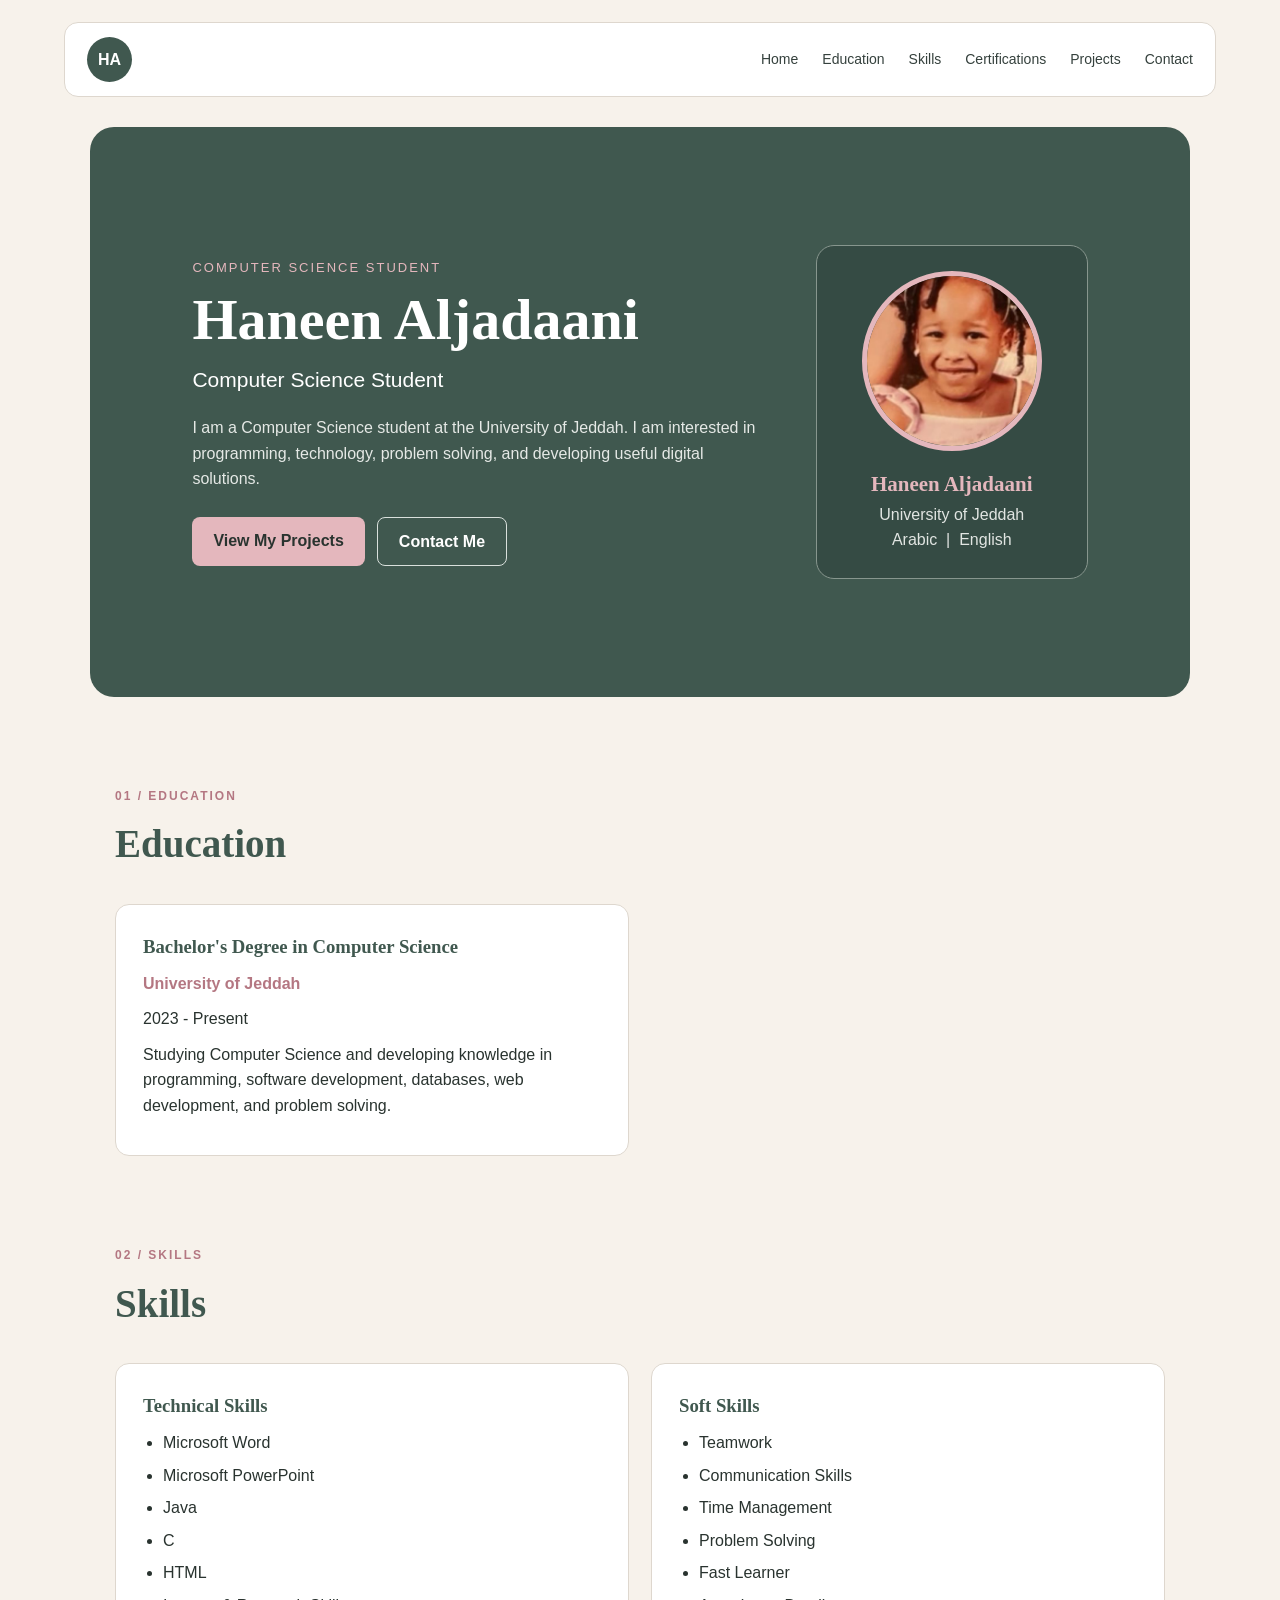
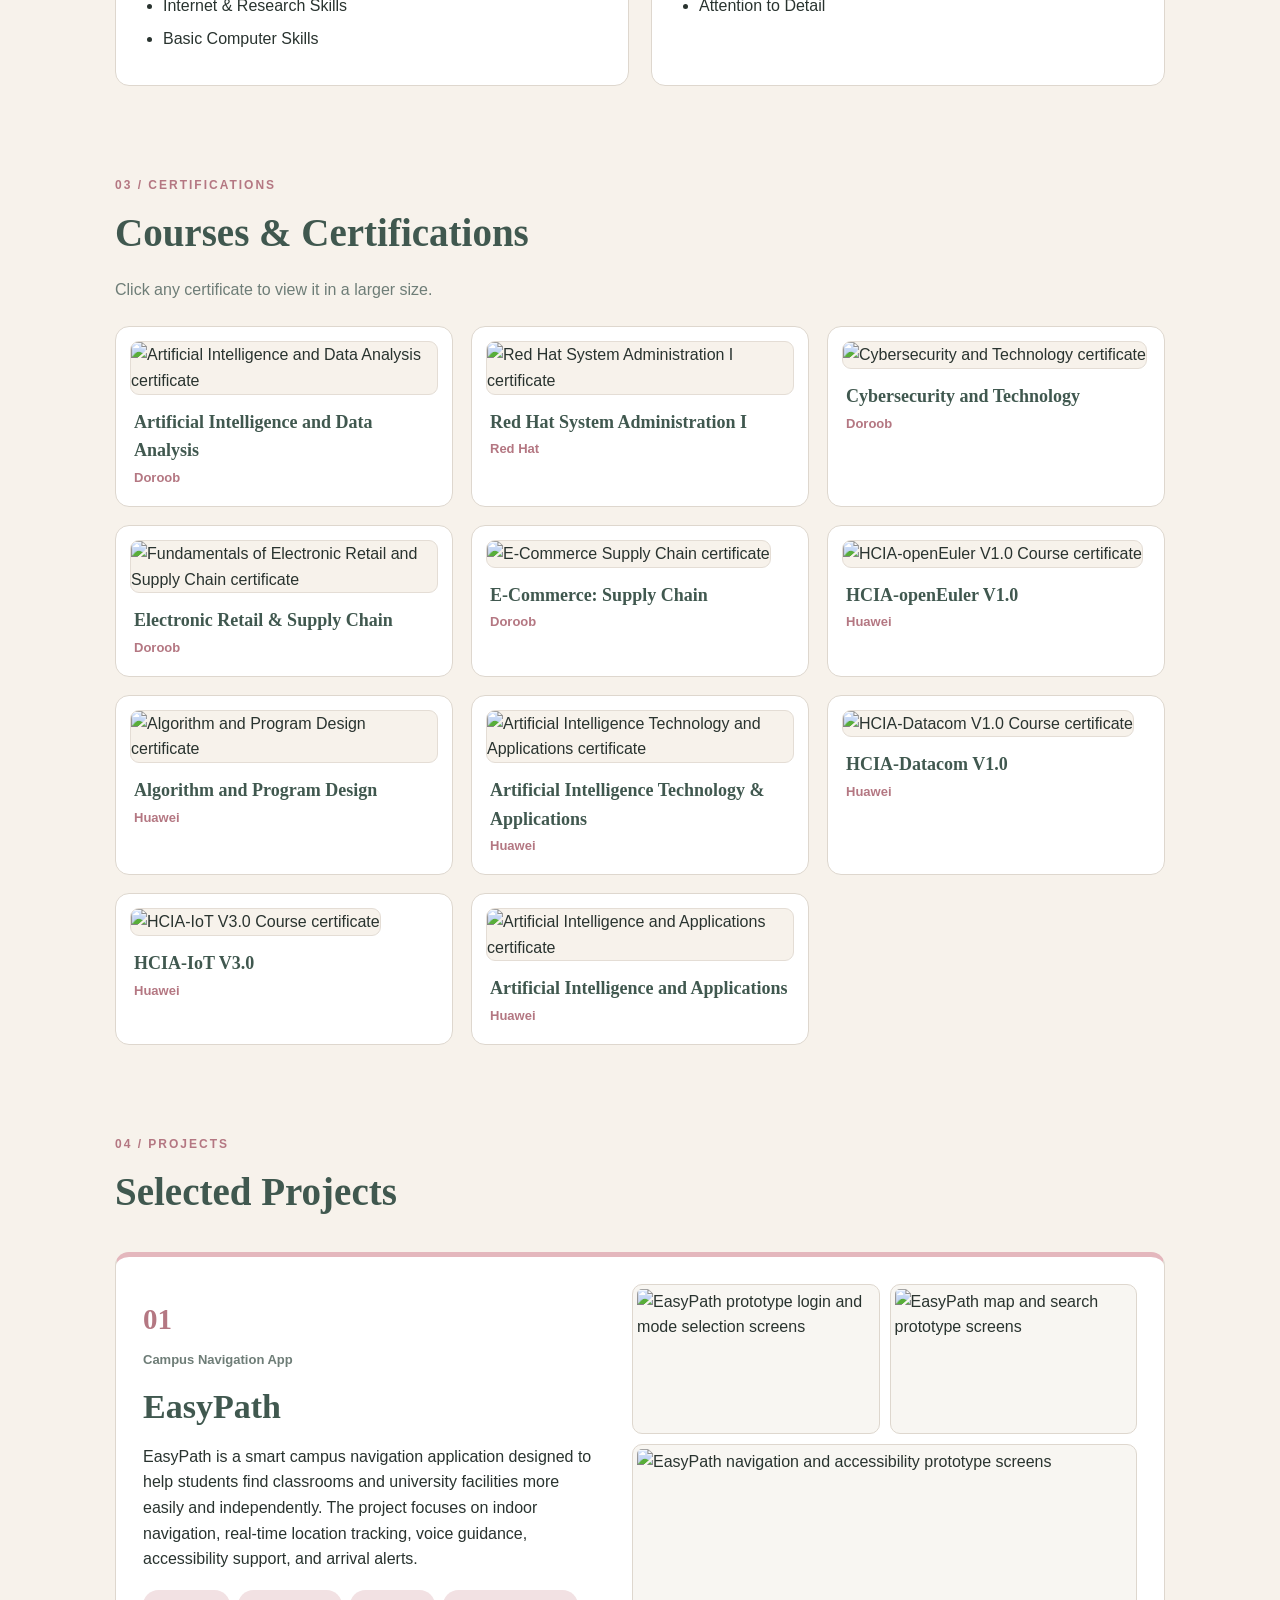
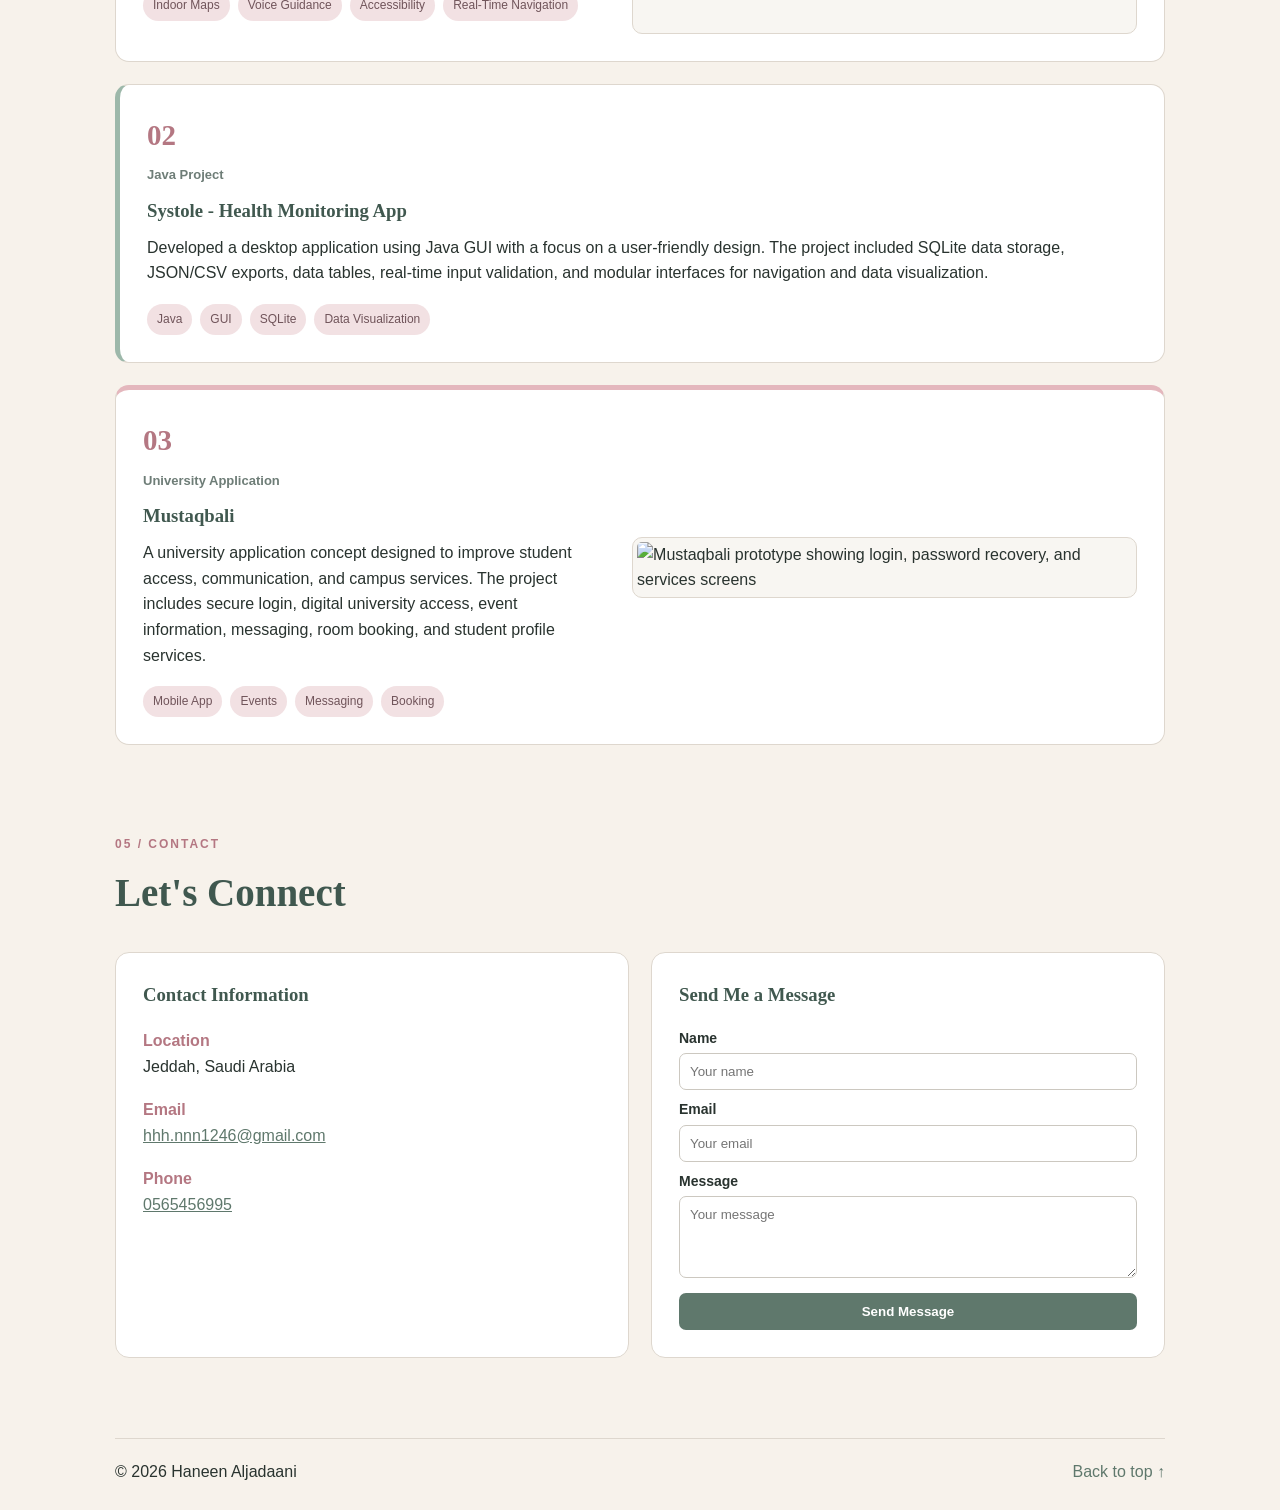
==== index.html @ a05fcb4b "Add files via upload" ====
<!DOCTYPE html>
<html lang="en">
<head>
    <meta charset="UTF-8">
    <meta name="viewport" content="width=device-width, initial-scale=1.0">
    <title>Haneen Aljadaani - Resume</title>
    <link rel="stylesheet" href="cssweb.css">
</head>
<body>

<header>
    <a class="logo" href="#home" aria-label="Haneen Aljadaani home">HA</a>

    <nav aria-label="Main navigation">
        <a href="#home">Home</a>
        <a href="#education">Education</a>
        <a href="#skills">Skills</a>
        <a href="#certifications">Certifications</a>
        <a href="#projects">Projects</a>
        <a href="#contact">Contact</a>
    </nav>
</header>

<main>
    <section id="home" class="home">
        <div class="home-text">
            <p class="small-title">COMPUTER SCIENCE STUDENT</p>
            <h1>Haneen <span>Aljadaani</span></h1>
            <h2>Computer Science Student</h2>
            <p class="intro">
                I am a Computer Science student at the University of Jeddah. I am interested
                in programming, technology, problem solving, and developing useful digital solutions.
            </p>
            <div class="home-buttons">
                <a class="button" href="#projects">View My Projects</a>
                <a class="button button-light" href="#contact">Contact Me</a>
            </div>
        </div>

        <div class="profile">
            <div class="photo-frame">
                <img src="haneen.png" alt="Haneen Aljadaani profile photo">
            </div>
            <h3>Haneen Aljadaani</h3>
            <p>University of Jeddah</p>
            <p>Arabic &nbsp;|&nbsp; English</p>
        </div>
    </section>

    <section id="education" class="section">
        <p class="section-label">01 / EDUCATION</p>
        <h2 class="section-title">Education</h2>

        <div class="two-columns">
            <article class="card">
                <h3>Bachelor's Degree in Computer Science</h3>
                <p class="highlight">University of Jeddah</p>
                <p>2023 - Present</p>
                <p>
                    Studying Computer Science and developing knowledge in programming,
                    software development, databases, web development, and problem solving.
                </p>
            </article>

        </div>
    </section>

    <section id="skills" class="section">
        <p class="section-label">02 / SKILLS</p>
        <h2 class="section-title">Skills</h2>

        <div class="two-columns">
            <article class="card skill-card">
                <h3>Technical Skills</h3>
                <ul>
                    <li>Microsoft Word</li>
                    <li>Microsoft PowerPoint</li>
                    <li>Java</li>
                    <li>C</li>
                    <li>HTML</li>
                    <li>Internet & Research Skills</li>
                    <li>Basic Computer Skills</li>
                </ul>
            </article>

            <article class="card skill-card">
                <h3>Soft Skills</h3>
                <ul>
                    <li>Teamwork</li>
                    <li>Communication Skills</li>
                    <li>Time Management</li>
                    <li>Problem Solving</li>
                    <li>Fast Learner</li>
                    <li>Attention to Detail</li>
                </ul>
            </article>
        </div>
    </section>

    <section id="certifications" class="section">
        <p class="section-label">03 / CERTIFICATIONS</p>
        <h2 class="section-title">Courses & Certifications</h2>
        <p class="section-note">Click any certificate to view it in a larger size.</p>

        <div class="cert-grid">
            <a class="certificate-card" href="images/certificates/doroob-1.jpg" target="_blank">
                <img src="images/certificates/doroob-1.jpg" alt="Artificial Intelligence and Data Analysis certificate">
                <h3>Artificial Intelligence and Data Analysis</h3>
                <p>Doroob</p>
            </a>

            <a class="certificate-card" href="images/certificates/doroob-2.jpg" target="_blank">
                <img src="images/certificates/doroob-2.jpg" alt="Red Hat System Administration I certificate">
                <h3>Red Hat System Administration I</h3>
                <p>Red Hat</p>
            </a>

            <a class="certificate-card" href="images/certificates/doroob-3.jpg" target="_blank">
                <img src="images/certificates/doroob-3.jpg" alt="Cybersecurity and Technology certificate">
                <h3>Cybersecurity and Technology</h3>
                <p>Doroob</p>
            </a>

            <a class="certificate-card" href="images/certificates/doroob-4.jpg" target="_blank">
                <img src="images/certificates/doroob-4.jpg" alt="Fundamentals of Electronic Retail and Supply Chain certificate">
                <h3>Electronic Retail & Supply Chain</h3>
                <p>Doroob</p>
            </a>

            <a class="certificate-card" href="images/certificates/doroob-5.jpg" target="_blank">
                <img src="images/certificates/doroob-5.jpg" alt="E-Commerce Supply Chain certificate">
                <h3>E-Commerce: Supply Chain</h3>
                <p>Doroob</p>
            </a>

            <a class="certificate-card" href="images/certificates/huawei-1.jpg" target="_blank">
                <img src="images/certificates/huawei-1.jpg" alt="HCIA-openEuler V1.0 Course certificate">
                <h3>HCIA-openEuler V1.0</h3>
                <p>Huawei</p>
            </a>

            <a class="certificate-card" href="images/certificates/huawei-2.jpg" target="_blank">
                <img src="images/certificates/huawei-2.jpg" alt="Algorithm and Program Design certificate">
                <h3>Algorithm and Program Design</h3>
                <p>Huawei</p>
            </a>

            <a class="certificate-card" href="images/certificates/huawei-3.jpg" target="_blank">
                <img src="images/certificates/huawei-3.jpg" alt="Artificial Intelligence Technology and Applications certificate">
                <h3>Artificial Intelligence Technology & Applications</h3>
                <p>Huawei</p>
            </a>

            <a class="certificate-card" href="images/certificates/huawei-4.jpg" target="_blank">
                <img src="images/certificates/huawei-4.jpg" alt="HCIA-Datacom V1.0 Course certificate">
                <h3>HCIA-Datacom V1.0</h3>
                <p>Huawei</p>
            </a>

            <a class="certificate-card" href="images/certificates/huawei-5.jpg" target="_blank">
                <img src="images/certificates/huawei-5.jpg" alt="HCIA-IoT V3.0 Course certificate">
                <h3>HCIA-IoT V3.0</h3>
                <p>Huawei</p>
            </a>

            <a class="certificate-card" href="images/certificates/huawei-6.jpg" target="_blank">
                <img src="images/certificates/huawei-6.jpg" alt="Artificial Intelligence and Applications certificate">
                <h3>Artificial Intelligence and Applications</h3>
                <p>Huawei</p>
            </a>
        </div>
    </section>

    <section id="projects" class="section">
        <p class="section-label">04 / PROJECTS</p>
        <h2 class="section-title">Selected Projects</h2>

        <article class="featured-project">
            <div class="project-content">
                <p class="project-number">01</p>
                <p class="project-type">Campus Navigation App</p>
                <h3>EasyPath</h3>
                <p>
                    EasyPath is a smart campus navigation application designed to help
                    students find classrooms and university facilities more easily and
                    independently. The project focuses on indoor navigation, real-time
                    location tracking, voice guidance, accessibility support, and arrival alerts.
                </p>

                <div class="project-tags">
                    <span>Indoor Maps</span>
                    <span>Voice Guidance</span>
                    <span>Accessibility</span>
                    <span>Real-Time Navigation</span>
                </div>
            </div>

            <div class="project-images">
                <img src="images/easypath-12.jpg" alt="EasyPath prototype login and mode selection screens">
                <img src="images/easypath-13.jpg" alt="EasyPath map and search prototype screens">
                <img src="images/easypath-14.jpg" alt="EasyPath navigation and accessibility prototype screens">
            </div>
        </article>

        <article class="project second-project">
            <div>
                <p class="project-number">02</p>
                <p class="project-type">Java Project</p>
                <h3>Systole - Health Monitoring App</h3>
                <p>
                    Developed a desktop application using Java GUI with a focus on a
                    user-friendly design. The project included SQLite data storage,
                    JSON/CSV exports, data tables, real-time input validation, and
                    modular interfaces for navigation and data visualization.
                </p>
            </div>

            <div class="project-tags">
                <span>Java</span>
                <span>GUI</span>
                <span>SQLite</span>
                <span>Data Visualization</span>
            </div>
        </article>

        <article class="project third-project">
            <div class="project-content">
                <p class="project-number">03</p>
                <p class="project-type">University Application</p>
                <h3>Mustaqbali</h3>
                <p>
                    A university application concept designed to improve student access,
                    communication, and campus services. The project includes secure login,
                    digital university access, event information, messaging, room booking,
                    and student profile services.
                </p>

                <div class="project-tags">
                    <span>Mobile App</span>
                    <span>Events</span>
                    <span>Messaging</span>
                    <span>Booking</span>
                </div>
            </div>

            <div class="project-images mustaqbali-images">
                <img src="images/mustaqbali-overview.png" alt="Mustaqbali prototype showing login, password recovery, and services screens">
            </div>
        </article>
    </section>

    <section id="contact" class="section">
        <p class="section-label">05 / CONTACT</p>
        <h2 class="section-title">Let's Connect</h2>

        <div class="contact">
            <article class="card contact-card">
                <h3>Contact Information</h3>
                <p><strong>Location</strong><br>Jeddah, Saudi Arabia</p>
                <p><strong>Email</strong><br>
                    <a href="mailto:hhh.nnn1246@gmail.com">hhh.nnn1246@gmail.com</a>
                </p>
                <p><strong>Phone</strong><br>
                    <a href="tel:+966565456995">0565456995</a>
                </p>
            </article>

            <article class="card">
                <h3>Send Me a Message</h3>
                <form action="#" method="post">
                    <label for="name">Name</label>
                    <input type="text" id="name" name="name" placeholder="Your name">

                    <label for="email">Email</label>
                    <input type="email" id="email" name="email" placeholder="Your email">

                    <label for="message">Message</label>
                    <textarea id="message" name="message" rows="4" placeholder="Your message"></textarea>

                    <button type="submit">Send Message</button>
                </form>
            </article>
        </div>
    </section>
</main>

<footer>
    <p>© 2026 Haneen Aljadaani</p>
    <a href="#home">Back to top ↑</a>
</footer>

</body>
</html>
---- cssweb.css ----
/* General Style */
* {
    box-sizing: border-box;
    margin: 0;
    padding: 0;
}

html {
    scroll-behavior: smooth;
}

body {
    font-family: Arial, sans-serif;
    background-color: #f7f2eb;
    color: #29332f;
    line-height: 1.6;
}

a {
    color: #5f786c;
}

/* Header */
header {
    width: 90%;
    margin: 22px auto;
    padding: 14px 22px;
    background-color: #ffffff;
    border: 1px solid #ded7ce;
    border-radius: 14px;
    display: flex;
    justify-content: space-between;
    align-items: center;
}

.logo {
    width: 45px;
    height: 45px;
    border-radius: 50%;
    background-color: #40584f;
    color: white;
    display: flex;
    justify-content: center;
    align-items: center;
    text-decoration: none;
    font-weight: bold;
}

nav {
    display: flex;
    gap: 24px;
}

nav a {
    color: #35413d;
    text-decoration: none;
    font-size: 14px;
}

nav a:hover {
    color: #b47782;
}

/* Home */
.home {
    width: 90%;
    max-width: 1100px;
    min-height: 570px;
    margin: 30px auto;
    padding: 70px 8%;
    background-color: #40584f;
    color: white;
    border-radius: 24px;
    display: flex;
    justify-content: space-between;
    align-items: center;
    gap: 55px;
}

.home-text {
    max-width: 610px;
}

.small-title {
    color: #e4b7bd;
    font-size: 13px;
    letter-spacing: 2px;
    margin-bottom: 12px;
}

.home h1 {
    font-family: Georgia, serif;
    font-size: 58px;
    line-height: 1.05;
    margin-bottom: 12px;
}

.home h1 span {
    color: white;
}

.home h2 {
    font-size: 21px;
    font-weight: normal;
    margin-bottom: 18px;
}

.intro {
    color: #e5e9e6;
    max-width: 590px;
}

.home-buttons {
    display: flex;
    gap: 12px;
    flex-wrap: wrap;
}

.button {
    display: inline-block;
    margin-top: 25px;
    padding: 11px 21px;
    background-color: #e4b7bd;
    color: #29332f;
    text-decoration: none;
    border-radius: 8px;
    font-weight: bold;
}

.button:hover {
    background-color: #f0d0d4;
}

.button-light {
    background-color: transparent;
    color: white;
    border: 1px solid #d9e0dc;
}

.button-light:hover {
    background-color: white;
    color: #40584f;
}

.profile {
    width: 280px;
    padding: 25px;
    text-align: center;
    border: 1px solid #87968e;
    border-radius: 18px;
    background-color: #354b44;
}

.photo-frame {
    width: 180px;
    height: 180px;
    margin: 0 auto 17px;
    border-radius: 50%;
    overflow: hidden;
    border: 5px solid #e4b7bd;
}

.profile img {
    width: 100%;
    height: 100%;
    object-fit: cover;
    object-position: center 18%;
}

.profile h3 {
    font-family: Georgia, serif;
    font-size: 21px;
    color: #e4b7bd;
}

.profile p {
    color: #e1e5e2;
}

/* Sections */
.section {
    width: 90%;
    max-width: 1050px;
    margin: 90px auto 0;
}

.section-label {
    color: #b47782;
    font-size: 12px;
    font-weight: bold;
    letter-spacing: 2px;
    margin-bottom: 7px;
}

.section-title {
    font-family: Georgia, serif;
    font-size: 39px;
    color: #40584f;
    margin-bottom: 28px;
}

.two-columns,
.projects,
.contact {
    display: grid;
    grid-template-columns: 1fr 1fr;
    gap: 22px;
}

.card,
.project,
.featured-project {
    background-color: white;
    border: 1px solid #ded7ce;
    border-radius: 14px;
    padding: 27px;
}

.card h3,
.project h3,
.featured-project h3 {
    font-family: Georgia, serif;
    color: #40584f;
    margin-bottom: 9px;
}

.card p {
    margin-bottom: 10px;
}

.highlight {
    color: #b47782;
    font-weight: bold;
}

ul {
    padding-left: 20px;
}

li {
    margin-bottom: 7px;
}


/* Certifications */
.section-note {
    color: #6e7d77;
    margin-top: -16px;
    margin-bottom: 24px;
}

.cert-grid {
    display: grid;
    grid-template-columns: repeat(3, 1fr);
    gap: 18px;
}

.certificate-card {
    background-color: white;
    border: 1px solid #ded7ce;
    border-radius: 14px;
    padding: 14px;
    text-decoration: none;
    color: #29332f;
    transition: transform 0.2s ease, box-shadow 0.2s ease;
}

.certificate-card:hover {
    transform: translateY(-4px);
    box-shadow: 0 10px 25px rgba(64, 88, 79, 0.12);
}

.certificate-card img {
    width: 100%;
    height: 155px;
    object-fit: cover;
    object-position: center;
    border-radius: 9px;
    border: 1px solid #e4ddd5;
    background-color: #f7f2eb;
}

.certificate-card h3 {
    font-family: Georgia, serif;
    color: #40584f;
    font-size: 18px;
    margin: 13px 4px 3px;
}

.certificate-card p {
    color: #b47782;
    font-size: 13px;
    font-weight: bold;
    margin: 0 4px 3px;
}

/* Projects */
.featured-project {
    border-top: 5px solid #e4b7bd;
    display: grid;
    grid-template-columns: 1fr 1.1fr;
    gap: 30px;
    align-items: center;
}

.project-number {
    color: #b47782;
    font-family: Georgia, serif;
    font-size: 29px;
    font-weight: bold;
}

.project-type {
    color: #6e7d77;
    font-size: 13px;
    font-weight: bold;
    margin: 7px 0 10px;
}

.featured-project h3 {
    font-size: 34px;
}

.project-tags {
    display: flex;
    gap: 8px;
    flex-wrap: wrap;
    margin-top: 18px;
}

.project-tags span {
    padding: 6px 10px;
    background-color: #f2e1e3;
    color: #70545a;
    border-radius: 20px;
    font-size: 12px;
}

.project-images {
    display: grid;
    grid-template-columns: 1fr 1fr;
    gap: 10px;
}

.project-images img {
    width: 100%;
    height: 150px;
    object-fit: contain;
    object-position: center;
    background-color: #f8f6f2;
    border-radius: 10px;
    border: 1px solid #ded7ce;
    padding: 4px;
}

.project-images img:last-child {
    grid-column: 1 / 3;
    height: 190px;
}

.second-project {
    margin-top: 22px;
    border-left: 5px solid #9db8aa;
}



.third-project {
    margin-top: 22px;
    border-top: 5px solid #e4b7bd;
    display: grid;
    grid-template-columns: 1fr 1.1fr;
    gap: 30px;
    align-items: center;
}

.mustaqbali-images {
    grid-template-columns: 1fr;
}

.mustaqbali-images img {
    width: 100%;
    height: auto;
    max-height: 340px;
    object-fit: contain;
    object-position: center;
    background-color: #f8f6f2;
}

.mustaqbali-images img:last-child {
    height: auto;
}

/* Contact */
.contact-card p {
    margin: 18px 0;
}

.contact-card strong {
    color: #b47782;
}

form {
    display: flex;
    flex-direction: column;
}

label {
    margin-top: 8px;
    margin-bottom: 4px;
    font-weight: bold;
    font-size: 14px;
}

input,
textarea {
    width: 100%;
    padding: 10px;
    border: 1px solid #ccc8c0;
    border-radius: 7px;
    font-family: Arial, sans-serif;
}

textarea {
    resize: vertical;
}

button {
    margin-top: 15px;
    padding: 11px;
    border: none;
    border-radius: 7px;
    background-color: #5f786c;
    color: white;
    font-weight: bold;
    cursor: pointer;
}

button:hover {
    background-color: #40584f;
}

/* Footer */
footer {
    width: 90%;
    max-width: 1050px;
    margin: 80px auto 25px;
    padding-top: 20px;
    border-top: 1px solid #ded7ce;
    display: flex;
    justify-content: space-between;
}

footer a {
    text-decoration: none;
}

/* 992px */
@media (max-width: 992px) {
    .home {
        padding: 60px 6%;
    }

    .home h1 {
        font-size: 48px;
    }

    .featured-project,
    .third-project {
        grid-template-columns: 1fr;
    }
}

/* 768px */
@media (max-width: 768px) {
    header {
        flex-direction: column;
        gap: 15px;
    }

    nav {
        flex-wrap: wrap;
        justify-content: center;
        gap: 12px 18px;
    }

    .home {
        flex-direction: column;
        text-align: center;
    }

    .home-text {
        max-width: 100%;
    }

    .home-buttons {
        justify-content: center;
    }

    .profile {
        width: 100%;
        max-width: 320px;
    }

    .two-columns,
    .projects,
    .contact,
    .cert-grid {
        grid-template-columns: 1fr;
    }

    .featured-project,
    .third-project {
        grid-template-columns: 1fr;
    }

    .project-images img,
    .mustaqbali-images img,
    .project-images img:last-child,
    .mustaqbali-images img:last-child {
        height: 180px;
    }
}

/* 576px */
@media (max-width: 576px) {
    header,
    .home,
    .section,
    footer {
        width: 94%;
    }

    .home {
        padding: 45px 24px;
    }

    .home h1 {
        font-size: 39px;
    }

    .section {
        margin-top: 60px;
    }

    .section-title {
        font-size: 32px;
    }

    .photo-frame {
        width: 145px;
        height: 145px;
    }

    .card,
    .project,
    .featured-project {
        padding: 22px;
    }

    .cert-grid {
        grid-template-columns: 1fr 1fr;
    }

    .project-images {
        grid-template-columns: 1fr;
    }

    .project-images img,
    .project-images img:last-child {
        grid-column: auto;
        height: 190px;
    }

    footer {
        flex-direction: column;
        text-align: center;
        gap: 8px;
    }
}
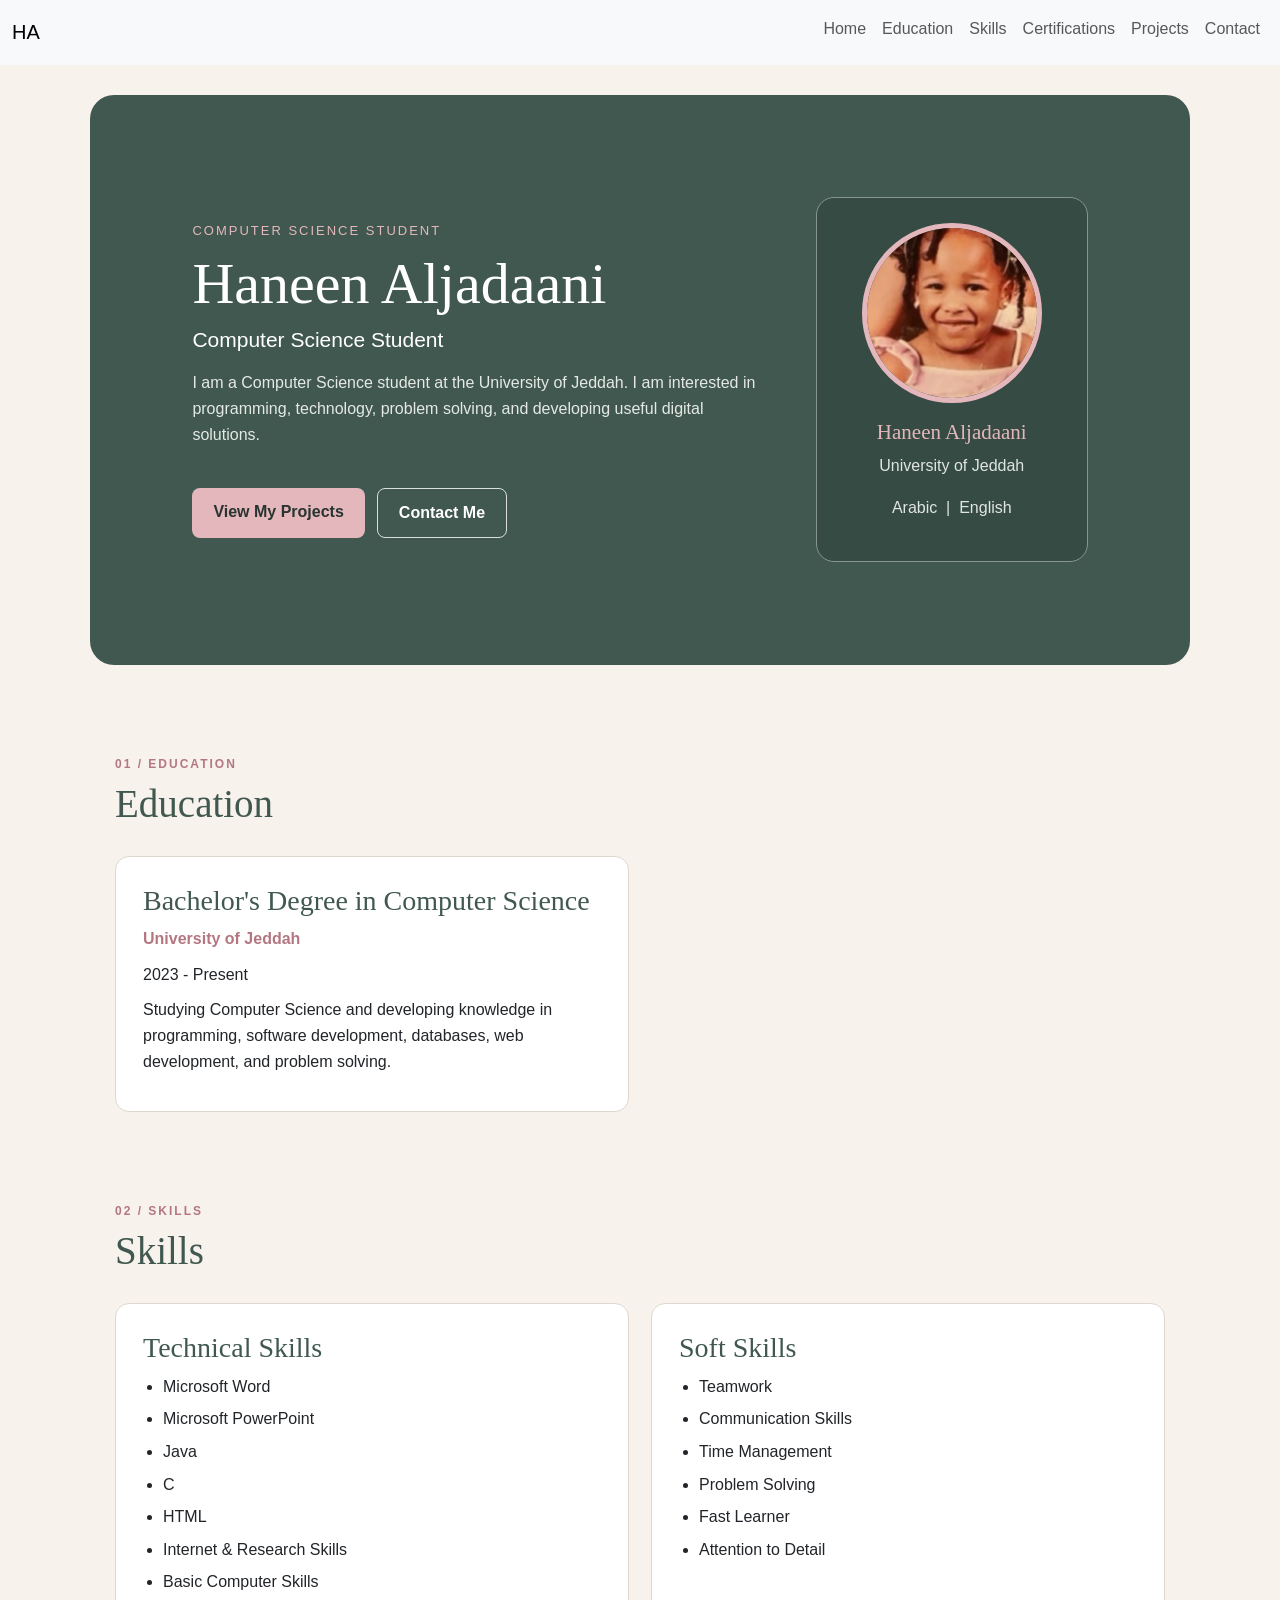
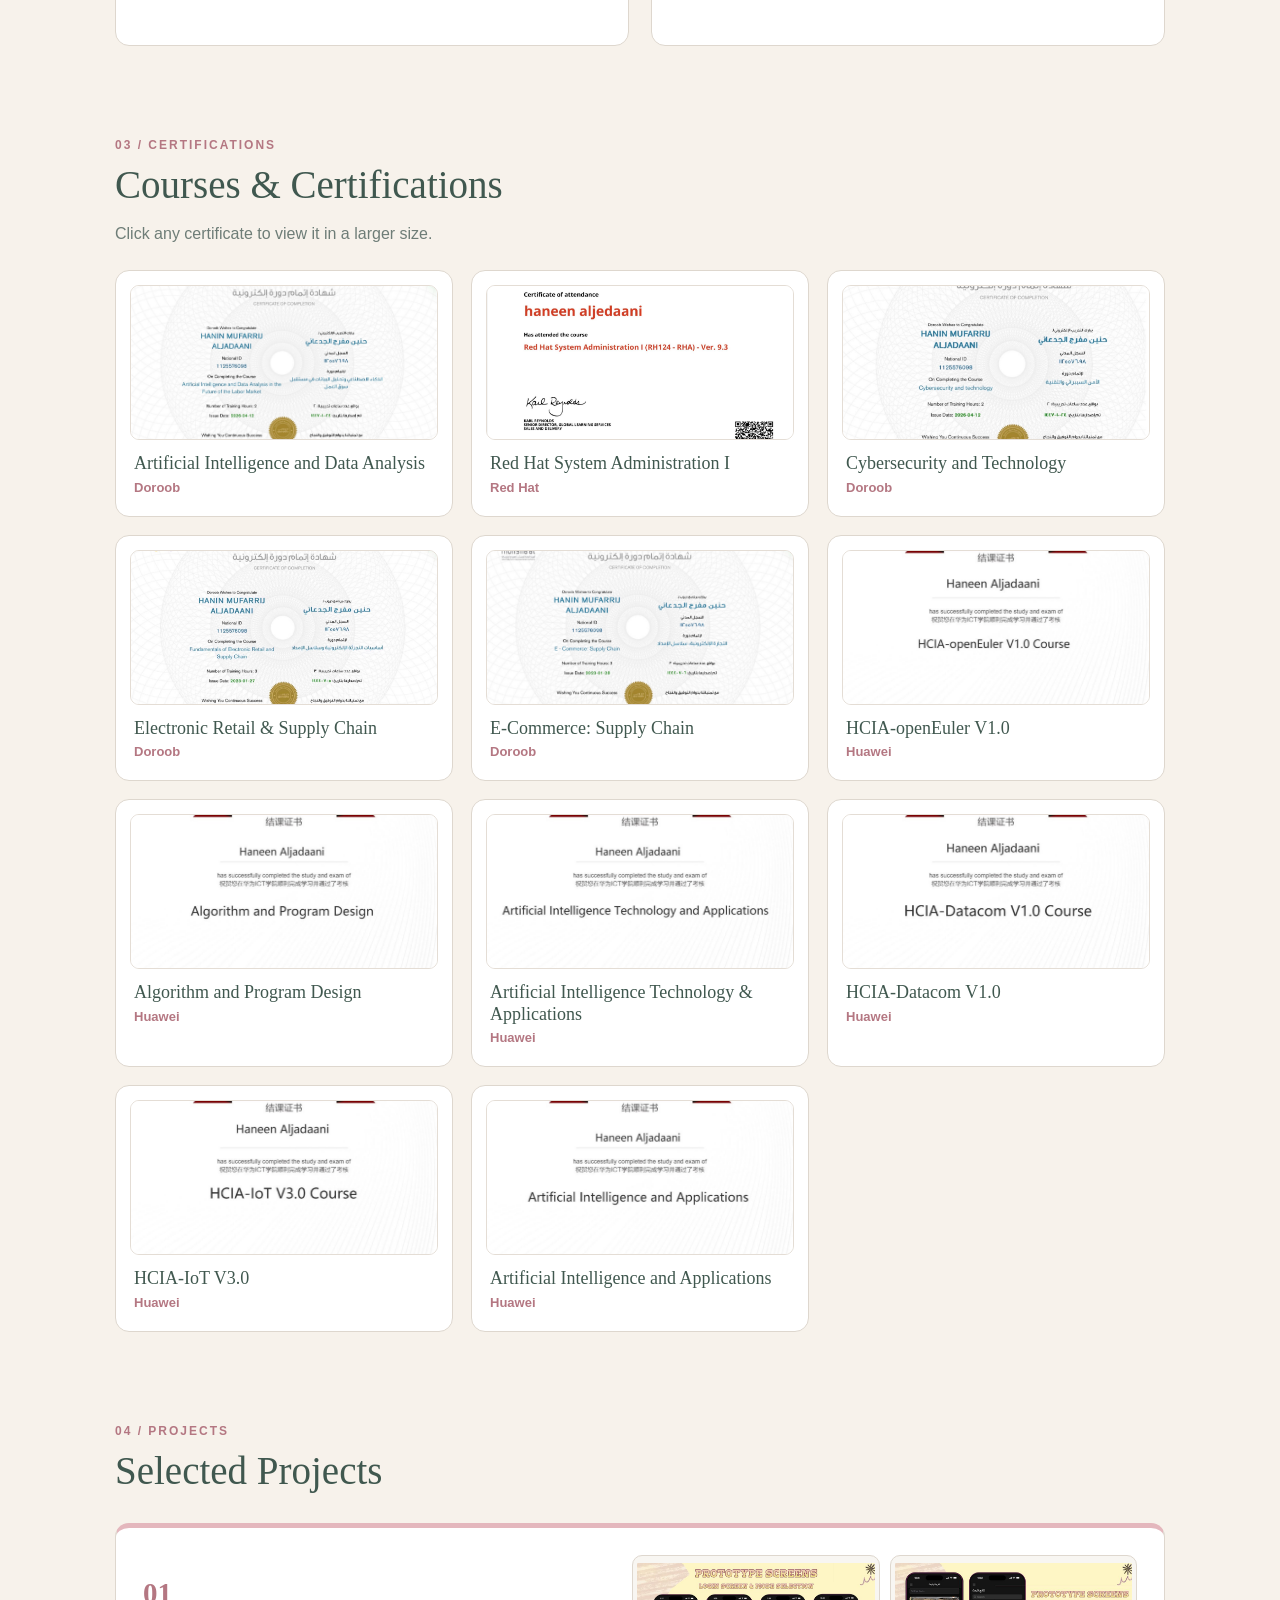
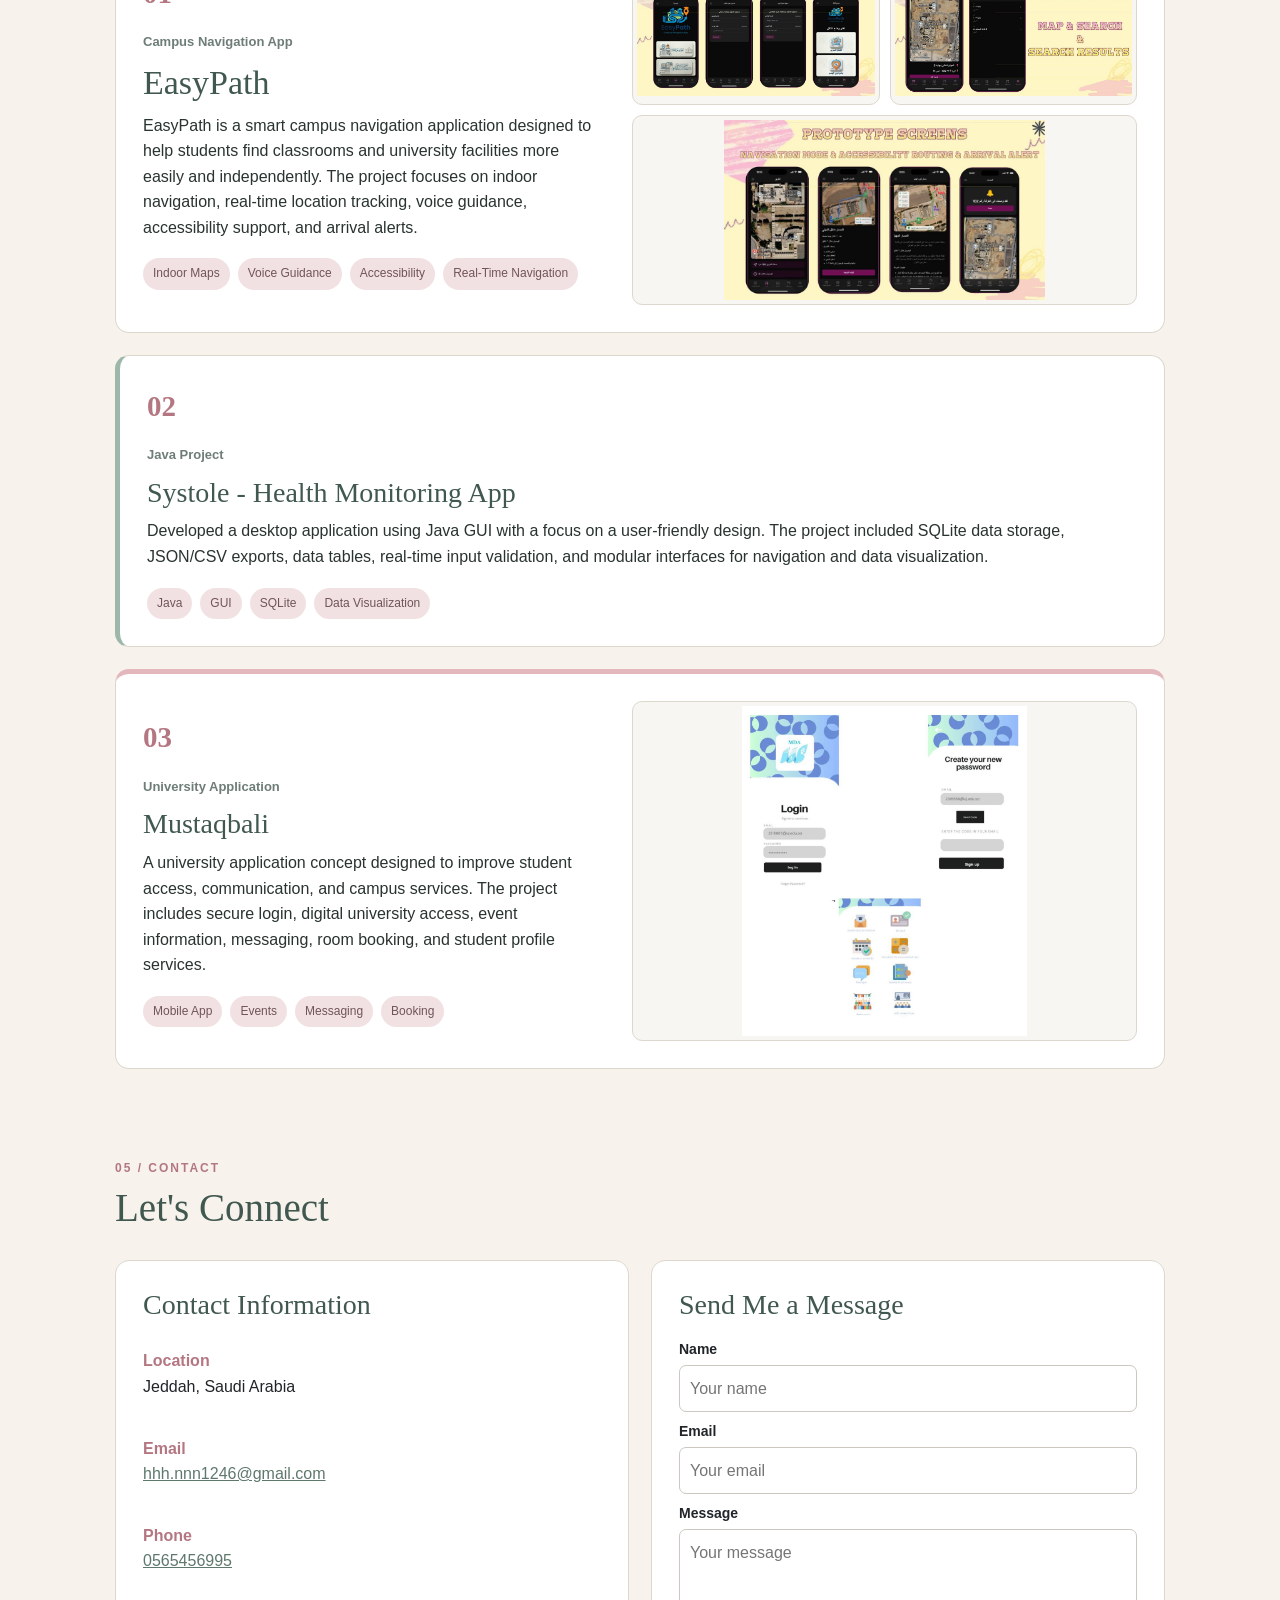
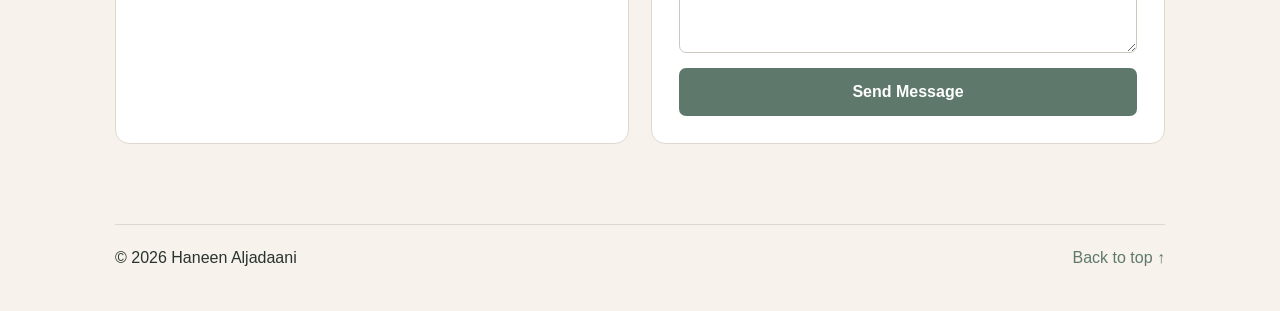
==== commit 079ca971: "Update and rename index.htm to index.html" ====
--- a/index.html
+++ b/index.html
@@ -3,291 +3,886 @@
 <head>
     <meta charset="UTF-8">
     <meta name="viewport" content="width=device-width, initial-scale=1.0">
+
     <title>Haneen Aljadaani - Resume</title>
+
+    <!-- Bootstrap CSS -->
+    <link
+        href="https://cdn.jsdelivr.net/npm/bootstrap@5.3.3/dist/css/bootstrap.min.css"
+        rel="stylesheet">
+
+    <!-- My CSS -->
     <link rel="stylesheet" href="cssweb.css">
 </head>
+
 <body>
 
-<header>
-    <a class="logo" href="#home" aria-label="Haneen Aljadaani home">HA</a>
-
-    <nav aria-label="Main navigation">
-        <a href="#home">Home</a>
-        <a href="#education">Education</a>
-        <a href="#skills">Skills</a>
-        <a href="#certifications">Certifications</a>
-        <a href="#projects">Projects</a>
-        <a href="#contact">Contact</a>
-    </nav>
-</header>
+<!-- ==================== NAVBAR ==================== -->
+
+<nav class="navbar navbar-expand-lg bg-body-tertiary">
+    <div class="container-fluid">
+
+        <a class="navbar-brand" href="#home">
+            HA
+        </a>
+
+        <button
+            class="navbar-toggler"
+            type="button"
+            data-bs-toggle="collapse"
+            data-bs-target="#mainNavbar"
+            aria-controls="mainNavbar"
+            aria-expanded="false"
+            aria-label="Toggle navigation">
+
+            <span class="navbar-toggler-icon"></span>
+
+        </button>
+
+        <div class="collapse navbar-collapse" id="mainNavbar">
+
+            <ul class="navbar-nav ms-auto mb-2 mb-lg-0">
+
+                <li class="nav-item">
+                    <a class="nav-link" href="#home">Home</a>
+                </li>
+
+                <li class="nav-item">
+                    <a class="nav-link" href="#education">Education</a>
+                </li>
+
+                <li class="nav-item">
+                    <a class="nav-link" href="#skills">Skills</a>
+                </li>
+
+                <li class="nav-item">
+                    <a class="nav-link" href="#certifications">
+                        Certifications
+                    </a>
+                </li>
+
+                <li class="nav-item">
+                    <a class="nav-link" href="#projects">Projects</a>
+                </li>
+
+                <li class="nav-item">
+                    <a class="nav-link" href="#contact">Contact</a>
+                </li>
+
+            </ul>
+
+        </div>
+    </div>
+</nav>
+
+
+<!-- ==================== MAIN ==================== -->
 
 <main>
+
+    <!-- ==================== HOME ==================== -->
+
     <section id="home" class="home">
+
         <div class="home-text">
-            <p class="small-title">COMPUTER SCIENCE STUDENT</p>
-            <h1>Haneen <span>Aljadaani</span></h1>
-            <h2>Computer Science Student</h2>
+
+            <p class="small-title">
+                COMPUTER SCIENCE STUDENT
+            </p>
+
+            <h1>
+                Haneen <span>Aljadaani</span>
+            </h1>
+
+            <h2>
+                Computer Science Student
+            </h2>
+
             <p class="intro">
-                I am a Computer Science student at the University of Jeddah. I am interested
-                in programming, technology, problem solving, and developing useful digital solutions.
+                I am a Computer Science student at the University of Jeddah.
+                I am interested in programming, technology, problem solving,
+                and developing useful digital solutions.
             </p>
+
             <div class="home-buttons">
-                <a class="button" href="#projects">View My Projects</a>
-                <a class="button button-light" href="#contact">Contact Me</a>
+
+                <a class="button" href="#projects">
+                    View My Projects
+                </a>
+
+                <a class="button button-light" href="#contact">
+                    Contact Me
+                </a>
+
             </div>
+
         </div>
 
+
         <div class="profile">
+
             <div class="photo-frame">
-                <img src="haneen.png" alt="Haneen Aljadaani profile photo">
+
+                <img
+                    src="haneen.png"
+                    alt="Haneen Aljadaani profile photo">
+
             </div>
-            <h3>Haneen Aljadaani</h3>
-            <p>University of Jeddah</p>
-            <p>Arabic &nbsp;|&nbsp; English</p>
+
+            <h3>
+                Haneen Aljadaani
+            </h3>
+
+            <p>
+                University of Jeddah
+            </p>
+
+            <p>
+                Arabic &nbsp;|&nbsp; English
+            </p>
+
         </div>
+
     </section>
 
+
+    <!-- ==================== EDUCATION ==================== -->
+
     <section id="education" class="section">
-        <p class="section-label">01 / EDUCATION</p>
-        <h2 class="section-title">Education</h2>
+
+        <p class="section-label">
+            01 / EDUCATION
+        </p>
+
+        <h2 class="section-title">
+            Education
+        </h2>
+
 
         <div class="two-columns">
+
             <article class="card">
-                <h3>Bachelor's Degree in Computer Science</h3>
-                <p class="highlight">University of Jeddah</p>
-                <p>2023 - Present</p>
-                <p>
-                    Studying Computer Science and developing knowledge in programming,
-                    software development, databases, web development, and problem solving.
-                </p>
+
+                <h3>
+                    Bachelor's Degree in Computer Science
+                </h3>
+
+                <p class="highlight">
+                    University of Jeddah
+                </p>
+
+                <p>
+                    2023 - Present
+                </p>
+
+                <p>
+                    Studying Computer Science and developing knowledge
+                    in programming, software development, databases,
+                    web development, and problem solving.
+                </p>
+
             </article>
 
         </div>
+
     </section>
 
+
+    <!-- ==================== SKILLS ==================== -->
+
     <section id="skills" class="section">
-        <p class="section-label">02 / SKILLS</p>
-        <h2 class="section-title">Skills</h2>
+
+        <p class="section-label">
+            02 / SKILLS
+        </p>
+
+        <h2 class="section-title">
+            Skills
+        </h2>
+
 
         <div class="two-columns">
+
+            <!-- Technical Skills -->
+
             <article class="card skill-card">
-                <h3>Technical Skills</h3>
+
+                <h3>
+                    Technical Skills
+                </h3>
+
                 <ul>
-                    <li>Microsoft Word</li>
-                    <li>Microsoft PowerPoint</li>
-                    <li>Java</li>
-                    <li>C</li>
-                    <li>HTML</li>
-                    <li>Internet & Research Skills</li>
-                    <li>Basic Computer Skills</li>
+
+                    <li>
+                        Microsoft Word
+                    </li>
+
+                    <li>
+                        Microsoft PowerPoint
+                    </li>
+
+                    <li>
+                        Java
+                    </li>
+
+                    <li>
+                        C
+                    </li>
+
+                    <li>
+                        HTML
+                    </li>
+
+                    <li>
+                        Internet & Research Skills
+                    </li>
+
+                    <li>
+                        Basic Computer Skills
+                    </li>
+
                 </ul>
+
             </article>
 
+
+            <!-- Soft Skills -->
+
             <article class="card skill-card">
-                <h3>Soft Skills</h3>
+
+                <h3>
+                    Soft Skills
+                </h3>
+
                 <ul>
-                    <li>Teamwork</li>
-                    <li>Communication Skills</li>
-                    <li>Time Management</li>
-                    <li>Problem Solving</li>
-                    <li>Fast Learner</li>
-                    <li>Attention to Detail</li>
+
+                    <li>
+                        Teamwork
+                    </li>
+
+                    <li>
+                        Communication Skills
+                    </li>
+
+                    <li>
+                        Time Management
+                    </li>
+
+                    <li>
+                        Problem Solving
+                    </li>
+
+                    <li>
+                        Fast Learner
+                    </li>
+
+                    <li>
+                        Attention to Detail
+                    </li>
+
                 </ul>
+
             </article>
+
         </div>
+
     </section>
 
+
+    <!-- ==================== CERTIFICATIONS ==================== -->
+
     <section id="certifications" class="section">
-        <p class="section-label">03 / CERTIFICATIONS</p>
-        <h2 class="section-title">Courses & Certifications</h2>
-        <p class="section-note">Click any certificate to view it in a larger size.</p>
+
+        <p class="section-label">
+            03 / CERTIFICATIONS
+        </p>
+
+        <h2 class="section-title">
+            Courses & Certifications
+        </h2>
+
+        <p class="section-note">
+            Click any certificate to view it in a larger size.
+        </p>
+
 
         <div class="cert-grid">
-            <a class="certificate-card" href="images/certificates/doroob-1.jpg" target="_blank">
-                <img src="images/certificates/doroob-1.jpg" alt="Artificial Intelligence and Data Analysis certificate">
-                <h3>Artificial Intelligence and Data Analysis</h3>
-                <p>Doroob</p>
-            </a>
-
-            <a class="certificate-card" href="images/certificates/doroob-2.jpg" target="_blank">
-                <img src="images/certificates/doroob-2.jpg" alt="Red Hat System Administration I certificate">
-                <h3>Red Hat System Administration I</h3>
-                <p>Red Hat</p>
-            </a>
-
-            <a class="certificate-card" href="images/certificates/doroob-3.jpg" target="_blank">
-                <img src="images/certificates/doroob-3.jpg" alt="Cybersecurity and Technology certificate">
-                <h3>Cybersecurity and Technology</h3>
-                <p>Doroob</p>
-            </a>
-
-            <a class="certificate-card" href="images/certificates/doroob-4.jpg" target="_blank">
-                <img src="images/certificates/doroob-4.jpg" alt="Fundamentals of Electronic Retail and Supply Chain certificate">
-                <h3>Electronic Retail & Supply Chain</h3>
-                <p>Doroob</p>
-            </a>
-
-            <a class="certificate-card" href="images/certificates/doroob-5.jpg" target="_blank">
-                <img src="images/certificates/doroob-5.jpg" alt="E-Commerce Supply Chain certificate">
-                <h3>E-Commerce: Supply Chain</h3>
-                <p>Doroob</p>
-            </a>
-
-            <a class="certificate-card" href="images/certificates/huawei-1.jpg" target="_blank">
-                <img src="images/certificates/huawei-1.jpg" alt="HCIA-openEuler V1.0 Course certificate">
-                <h3>HCIA-openEuler V1.0</h3>
-                <p>Huawei</p>
-            </a>
-
-            <a class="certificate-card" href="images/certificates/huawei-2.jpg" target="_blank">
-                <img src="images/certificates/huawei-2.jpg" alt="Algorithm and Program Design certificate">
-                <h3>Algorithm and Program Design</h3>
-                <p>Huawei</p>
-            </a>
-
-            <a class="certificate-card" href="images/certificates/huawei-3.jpg" target="_blank">
-                <img src="images/certificates/huawei-3.jpg" alt="Artificial Intelligence Technology and Applications certificate">
-                <h3>Artificial Intelligence Technology & Applications</h3>
-                <p>Huawei</p>
-            </a>
-
-            <a class="certificate-card" href="images/certificates/huawei-4.jpg" target="_blank">
-                <img src="images/certificates/huawei-4.jpg" alt="HCIA-Datacom V1.0 Course certificate">
-                <h3>HCIA-Datacom V1.0</h3>
-                <p>Huawei</p>
-            </a>
-
-            <a class="certificate-card" href="images/certificates/huawei-5.jpg" target="_blank">
-                <img src="images/certificates/huawei-5.jpg" alt="HCIA-IoT V3.0 Course certificate">
-                <h3>HCIA-IoT V3.0</h3>
-                <p>Huawei</p>
-            </a>
-
-            <a class="certificate-card" href="images/certificates/huawei-6.jpg" target="_blank">
-                <img src="images/certificates/huawei-6.jpg" alt="Artificial Intelligence and Applications certificate">
-                <h3>Artificial Intelligence and Applications</h3>
-                <p>Huawei</p>
-            </a>
+
+
+            <!-- DOROOB 1 -->
+
+            <a
+                class="certificate-card"
+                href="doroob-1.jpg"
+                target="_blank">
+
+                <img
+                    src="doroob-1.jpg"
+                    alt="Artificial Intelligence and Data Analysis certificate">
+
+                <h3>
+                    Artificial Intelligence and Data Analysis
+                </h3>
+
+                <p>
+                    Doroob
+                </p>
+
+            </a>
+
+
+            <!-- DOROOB 2 -->
+
+            <a
+                class="certificate-card"
+                href="doroob-2.jpg"
+                target="_blank">
+
+                <img
+                    src="doroob-2.jpg"
+                    alt="Red Hat System Administration I certificate">
+
+                <h3>
+                    Red Hat System Administration I
+                </h3>
+
+                <p>
+                    Red Hat
+                </p>
+
+            </a>
+
+
+            <!-- DOROOB 3 -->
+
+            <a
+                class="certificate-card"
+                href="doroob-3.jpg"
+                target="_blank">
+
+                <img
+                    src="doroob-3.jpg"
+                    alt="Cybersecurity and Technology certificate">
+
+                <h3>
+                    Cybersecurity and Technology
+                </h3>
+
+                <p>
+                    Doroob
+                </p>
+
+            </a>
+
+
+            <!-- DOROOB 4 -->
+
+            <a
+                class="certificate-card"
+                href="doroob-4.jpg"
+                target="_blank">
+
+                <img
+                    src="doroob-4.jpg"
+                    alt="Electronic Retail and Supply Chain certificate">
+
+                <h3>
+                    Electronic Retail & Supply Chain
+                </h3>
+
+                <p>
+                    Doroob
+                </p>
+
+            </a>
+
+
+            <!-- DOROOB 5 -->
+
+            <a
+                class="certificate-card"
+                href="doroob-5.jpg"
+                target="_blank">
+
+                <img
+                    src="doroob-5.jpg"
+                    alt="E-Commerce Supply Chain certificate">
+
+                <h3>
+                    E-Commerce: Supply Chain
+                </h3>
+
+                <p>
+                    Doroob
+                </p>
+
+            </a>
+
+
+            <!-- HUAWEI 1 -->
+
+            <a
+                class="certificate-card"
+                href="huawei-1.jpg"
+                target="_blank">
+
+                <img
+                    src="huawei-1.jpg"
+                    alt="HCIA-openEuler V1.0 certificate">
+
+                <h3>
+                    HCIA-openEuler V1.0
+                </h3>
+
+                <p>
+                    Huawei
+                </p>
+
+            </a>
+
+
+            <!-- HUAWEI 2 -->
+
+            <a
+                class="certificate-card"
+                href="huawei-2.jpg"
+                target="_blank">
+
+                <img
+                    src="huawei-2.jpg"
+                    alt="Algorithm and Program Design certificate">
+
+                <h3>
+                    Algorithm and Program Design
+                </h3>
+
+                <p>
+                    Huawei
+                </p>
+
+            </a>
+
+
+            <!-- HUAWEI 3 -->
+
+            <a
+                class="certificate-card"
+                href="huawei-3.jpg"
+                target="_blank">
+
+                <img
+                    src="huawei-3.jpg"
+                    alt="Artificial Intelligence Technology and Applications certificate">
+
+                <h3>
+                    Artificial Intelligence Technology & Applications
+                </h3>
+
+                <p>
+                    Huawei
+                </p>
+
+            </a>
+
+
+            <!-- HUAWEI 4 -->
+
+            <a
+                class="certificate-card"
+                href="huawei-4.jpg"
+                target="_blank">
+
+                <img
+                    src="huawei-4.jpg"
+                    alt="HCIA-Datacom V1.0 certificate">
+
+                <h3>
+                    HCIA-Datacom V1.0
+                </h3>
+
+                <p>
+                    Huawei
+                </p>
+
+            </a>
+
+
+            <!-- HUAWEI 5 -->
+
+            <a
+                class="certificate-card"
+                href="huawei-5.jpg"
+                target="_blank">
+
+                <img
+                    src="huawei-5.jpg"
+                    alt="HCIA-IoT V3.0 certificate">
+
+                <h3>
+                    HCIA-IoT V3.0
+                </h3>
+
+                <p>
+                    Huawei
+                </p>
+
+            </a>
+
+
+            <!-- HUAWEI 6 -->
+
+            <a
+                class="certificate-card"
+                href="huawei-6.jpg"
+                target="_blank">
+
+                <img
+                    src="huawei-6.jpg"
+                    alt="Artificial Intelligence and Applications certificate">
+
+                <h3>
+                    Artificial Intelligence and Applications
+                </h3>
+
+                <p>
+                    Huawei
+                </p>
+
+            </a>
+
         </div>
+
     </section>
 
+
+    <!-- ==================== PROJECTS ==================== -->
+
     <section id="projects" class="section">
-        <p class="section-label">04 / PROJECTS</p>
-        <h2 class="section-title">Selected Projects</h2>
+
+        <p class="section-label">
+            04 / PROJECTS
+        </p>
+
+        <h2 class="section-title">
+            Selected Projects
+        </h2>
+
+
+        <!-- EasyPath -->
 
         <article class="featured-project">
+
             <div class="project-content">
-                <p class="project-number">01</p>
-                <p class="project-type">Campus Navigation App</p>
-                <h3>EasyPath</h3>
-                <p>
-                    EasyPath is a smart campus navigation application designed to help
-                    students find classrooms and university facilities more easily and
-                    independently. The project focuses on indoor navigation, real-time
-                    location tracking, voice guidance, accessibility support, and arrival alerts.
-                </p>
+
+                <p class="project-number">
+                    01
+                </p>
+
+                <p class="project-type">
+                    Campus Navigation App
+                </p>
+
+                <h3>
+                    EasyPath
+                </h3>
+
+                <p>
+                    EasyPath is a smart campus navigation application
+                    designed to help students find classrooms and
+                    university facilities more easily and independently.
+                    The project focuses on indoor navigation, real-time
+                    location tracking, voice guidance, accessibility
+                    support, and arrival alerts.
+                </p>
+
 
                 <div class="project-tags">
-                    <span>Indoor Maps</span>
-                    <span>Voice Guidance</span>
-                    <span>Accessibility</span>
-                    <span>Real-Time Navigation</span>
+
+                    <span>
+                        Indoor Maps
+                    </span>
+
+                    <span>
+                        Voice Guidance
+                    </span>
+
+                    <span>
+                        Accessibility
+                    </span>
+
+                    <span>
+                        Real-Time Navigation
+                    </span>
+
                 </div>
+
             </div>
 
+
             <div class="project-images">
-                <img src="images/easypath-12.jpg" alt="EasyPath prototype login and mode selection screens">
-                <img src="images/easypath-13.jpg" alt="EasyPath map and search prototype screens">
-                <img src="images/easypath-14.jpg" alt="EasyPath navigation and accessibility prototype screens">
+
+                <img
+                    src="easypath-12.jpg"
+                    alt="EasyPath prototype login and mode selection screens">
+
+                <img
+                    src="easypath-13.jpg"
+                    alt="EasyPath map and search prototype screens">
+
+                <img
+                    src="easypath-14.jpg"
+                    alt="EasyPath navigation and accessibility prototype screens">
+
             </div>
+
         </article>
 
+
+        <!-- Systole -->
+
         <article class="project second-project">
+
             <div>
-                <p class="project-number">02</p>
-                <p class="project-type">Java Project</p>
-                <h3>Systole - Health Monitoring App</h3>
-                <p>
-                    Developed a desktop application using Java GUI with a focus on a
-                    user-friendly design. The project included SQLite data storage,
-                    JSON/CSV exports, data tables, real-time input validation, and
+
+                <p class="project-number">
+                    02
+                </p>
+
+                <p class="project-type">
+                    Java Project
+                </p>
+
+                <h3>
+                    Systole - Health Monitoring App
+                </h3>
+
+                <p>
+                    Developed a desktop application using Java GUI
+                    with a focus on a user-friendly design. The project
+                    included SQLite data storage, JSON/CSV exports,
+                    data tables, real-time input validation, and
                     modular interfaces for navigation and data visualization.
                 </p>
+
             </div>
 
+
             <div class="project-tags">
-                <span>Java</span>
-                <span>GUI</span>
-                <span>SQLite</span>
-                <span>Data Visualization</span>
+
+                <span>
+                    Java
+                </span>
+
+                <span>
+                    GUI
+                </span>
+
+                <span>
+                    SQLite
+                </span>
+
+                <span>
+                    Data Visualization
+                </span>
+
             </div>
+
         </article>
 
+
+        <!-- Mustaqbali -->
+
         <article class="project third-project">
+
             <div class="project-content">
-                <p class="project-number">03</p>
-                <p class="project-type">University Application</p>
-                <h3>Mustaqbali</h3>
-                <p>
-                    A university application concept designed to improve student access,
-                    communication, and campus services. The project includes secure login,
-                    digital university access, event information, messaging, room booking,
+
+                <p class="project-number">
+                    03
+                </p>
+
+                <p class="project-type">
+                    University Application
+                </p>
+
+                <h3>
+                    Mustaqbali
+                </h3>
+
+                <p>
+                    A university application concept designed to improve
+                    student access, communication, and campus services.
+                    The project includes secure login, digital university
+                    access, event information, messaging, room booking,
                     and student profile services.
                 </p>
 
+
                 <div class="project-tags">
-                    <span>Mobile App</span>
-                    <span>Events</span>
-                    <span>Messaging</span>
-                    <span>Booking</span>
+
+                    <span>
+                        Mobile App
+                    </span>
+
+                    <span>
+                        Events
+                    </span>
+
+                    <span>
+                        Messaging
+                    </span>
+
+                    <span>
+                        Booking
+                    </span>
+
                 </div>
+
             </div>
 
+
             <div class="project-images mustaqbali-images">
-                <img src="images/mustaqbali-overview.png" alt="Mustaqbali prototype showing login, password recovery, and services screens">
+
+                <img
+                    src="mustaqbali-overview.png"
+                    alt="Mustaqbali prototype showing login, password recovery, and services screens">
+
             </div>
+
         </article>
+
     </section>
 
+
+    <!-- ==================== CONTACT ==================== -->
+
     <section id="contact" class="section">
-        <p class="section-label">05 / CONTACT</p>
-        <h2 class="section-title">Let's Connect</h2>
+
+        <p class="section-label">
+            05 / CONTACT
+        </p>
+
+        <h2 class="section-title">
+            Let's Connect
+        </h2>
+
 
         <div class="contact">
+
+
+            <!-- Contact Information -->
+
             <article class="card contact-card">
-                <h3>Contact Information</h3>
-                <p><strong>Location</strong><br>Jeddah, Saudi Arabia</p>
-                <p><strong>Email</strong><br>
-                    <a href="mailto:hhh.nnn1246@gmail.com">hhh.nnn1246@gmail.com</a>
-                </p>
-                <p><strong>Phone</strong><br>
-                    <a href="tel:+966565456995">0565456995</a>
-                </p>
+
+                <h3>
+                    Contact Information
+                </h3>
+
+                <p>
+                    <strong>Location</strong>
+                    <br>
+                    Jeddah, Saudi Arabia
+                </p>
+
+                <p>
+                    <strong>Email</strong>
+                    <br>
+
+                    <a href="mailto:hhh.nnn1246@gmail.com">
+                        hhh.nnn1246@gmail.com
+                    </a>
+
+                </p>
+
+                <p>
+                    <strong>Phone</strong>
+                    <br>
+
+                    <a href="tel:+966565456995">
+                        0565456995
+                    </a>
+
+                </p>
+
             </article>
 
+
+            <!-- Contact Form -->
+
             <article class="card">
-                <h3>Send Me a Message</h3>
+
+                <h3>
+                    Send Me a Message
+                </h3>
+
                 <form action="#" method="post">
-                    <label for="name">Name</label>
-                    <input type="text" id="name" name="name" placeholder="Your name">
-
-                    <label for="email">Email</label>
-                    <input type="email" id="email" name="email" placeholder="Your email">
-
-                    <label for="message">Message</label>
-                    <textarea id="message" name="message" rows="4" placeholder="Your message"></textarea>
-
-                    <button type="submit">Send Message</button>
+
+                    <label for="name">
+                        Name
+                    </label>
+
+                    <input
+                        type="text"
+                        id="name"
+                        name="name"
+                        placeholder="Your name">
+
+
+                    <label for="email">
+                        Email
+                    </label>
+
+                    <input
+                        type="email"
+                        id="email"
+                        name="email"
+                        placeholder="Your email">
+
+
+                    <label for="message">
+                        Message
+                    </label>
+
+                    <textarea
+                        id="message"
+                        name="message"
+                        rows="4"
+                        placeholder="Your message"></textarea>
+
+
+                    <button type="submit">
+                        Send Message
+                    </button>
+
                 </form>
+
             </article>
+
         </div>
+
     </section>
+
 </main>
 
+
+<!-- ==================== FOOTER ==================== -->
+
 <footer>
-    <p>© 2026 Haneen Aljadaani</p>
-    <a href="#home">Back to top ↑</a>
+
+    <p>
+        © 2026 Haneen Aljadaani
+    </p>
+
+    <a href="#home">
+        Back to top ↑
+    </a>
+
 </footer>
+
+
+<!-- Bootstrap JavaScript -->
+<script
+    src="https://cdn.jsdelivr.net/npm/bootstrap@5.3.3/dist/js/bootstrap.bundle.min.js">
+</script>
 
 </body>
 </html>
